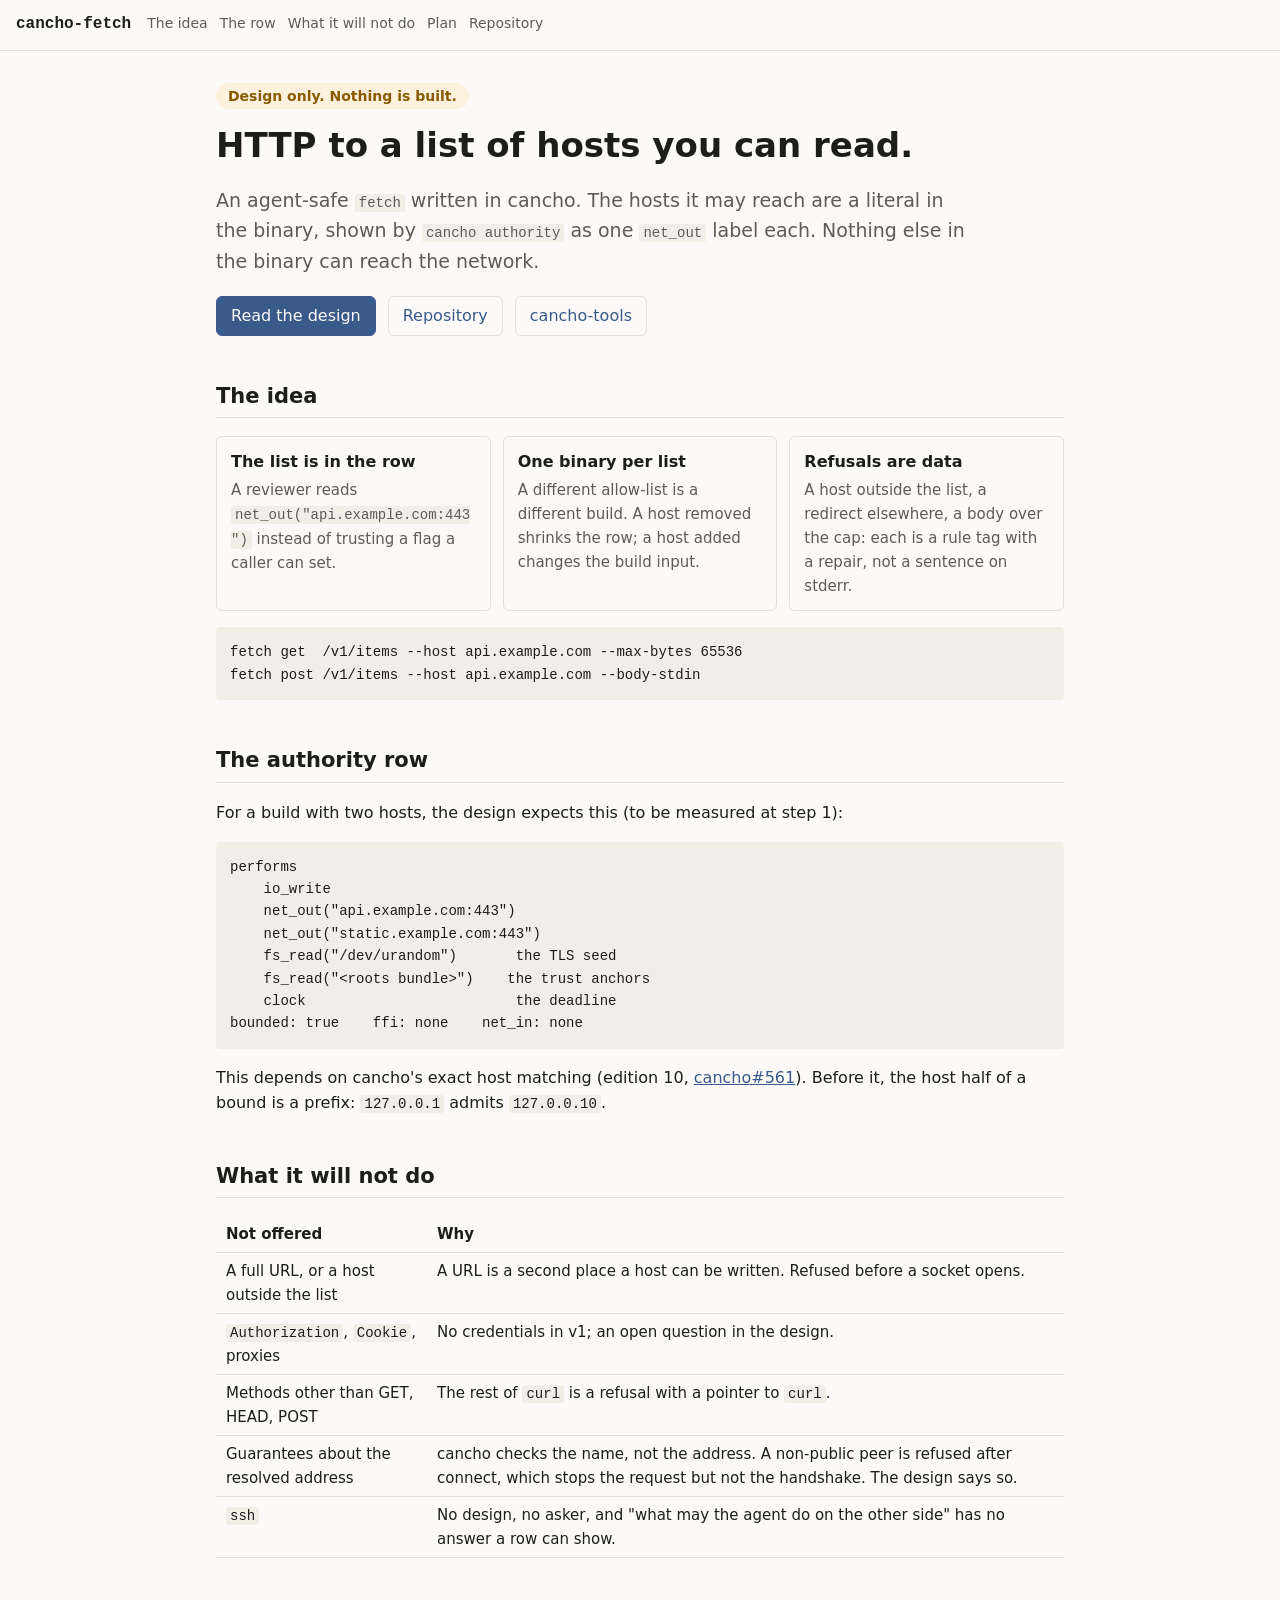
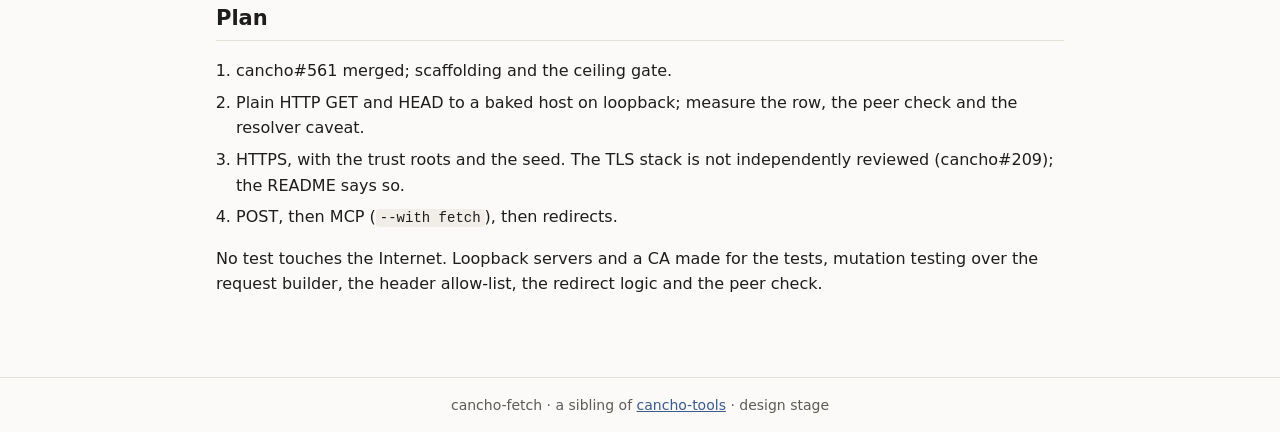
==== site/index.html @ e1976f11 "Start the repository: README, landing page, Pages workflow Co-Authored-By: Claude Sonnet 5.5 <norepl" ====
<!doctype html>
<html lang="en">
<head>
<meta charset="utf-8">
<meta name="viewport" content="width=device-width, initial-scale=1">
<title>cancho-fetch</title>
<meta name="description" content="HTTP to a baked list of hosts, with the list in the binary's authority row.">
<style>
:root {
  --bg: #fbfaf8; --fg: #1d1d1b; --muted: #5d5b56; --rule: #e3e0da;
  --code-bg: #f1eee8; --accent: #3a5a8c; --accent-soft: #e6ecf5; --warn: #8a5a00; --warn-bg: #fbf1dc;
}
@media (prefers-color-scheme: dark) {
  :root:not([data-theme="light"]) {
    --bg: #161615; --fg: #e8e6e1; --muted: #a29f97; --rule: #33322f;
    --code-bg: #22211f; --accent: #8fb0e0; --accent-soft: #1f2a3a; --warn: #e8c070; --warn-bg: #2b2415;
  }
}
:root[data-theme="dark"] {
  --bg: #161615; --fg: #e8e6e1; --muted: #a29f97; --rule: #33322f;
  --code-bg: #22211f; --accent: #8fb0e0; --accent-soft: #1f2a3a; --warn: #e8c070; --warn-bg: #2b2415;
}
* { box-sizing: border-box; }
body { margin: 0; background: var(--bg); color: var(--fg); font: 16px/1.6 system-ui, -apple-system, "Segoe UI", sans-serif; }
header.site { border-bottom: 1px solid var(--rule); padding: 12px 16px; display: flex; flex-wrap: wrap; gap: 4px 16px; align-items: baseline; }
header.site .home { font-weight: 700; font-family: ui-monospace, monospace; }
header.site nav { display: flex; flex-wrap: wrap; gap: 4px 12px; }
header.site nav a { color: var(--muted); text-decoration: none; font-size: 14px; }
header.site nav a:hover { color: var(--accent); }
main { max-width: 880px; margin: 0 auto; padding: 32px 16px 64px; }
h1 { font-size: 34px; line-height: 1.2; margin: 0 0 8px; }
h2 { font-size: 21px; margin-top: 44px; border-bottom: 1px solid var(--rule); padding-bottom: 4px; }
a { color: var(--accent); }
code, pre { font-family: ui-monospace, "SF Mono", Menlo, Consolas, monospace; font-size: 14px; }
code { background: var(--code-bg); padding: 1px 4px; border-radius: 3px; overflow-wrap: anywhere; }
pre { background: var(--code-bg); padding: 14px; overflow-x: auto; border-radius: 4px; }
pre code { background: none; padding: 0; overflow-wrap: normal; }
.lede { font-size: 19px; color: var(--muted); max-width: 40em; }
.status { display: inline-block; background: var(--warn-bg); color: var(--warn); border-radius: 999px; padding: 2px 12px; font-size: 14px; font-weight: 600; margin-bottom: 16px; }
.cols { display: grid; grid-template-columns: repeat(auto-fit, minmax(260px, 1fr)); gap: 12px; margin: 16px 0; }
.card { border: 1px solid var(--rule); border-radius: 6px; padding: 12px 14px; }
.card h3 { margin: 0 0 4px; font-size: 16px; }
.card p { margin: 0; color: var(--muted); font-size: 15px; }
.table-wrap { overflow-x: auto; margin: 16px 0; }
table { border-collapse: collapse; width: 100%; font-size: 15px; }
th, td { border-bottom: 1px solid var(--rule); padding: 6px 10px; text-align: left; vertical-align: top; }
th { font-weight: 600; }
ol.steps { padding-left: 20px; }
ol.steps li { margin: 6px 0; }
.actions { display: flex; flex-wrap: wrap; gap: 8px 12px; margin: 20px 0 0; }
.actions a { border: 1px solid var(--rule); border-radius: 6px; padding: 6px 14px; text-decoration: none; }
.actions a.primary { background: var(--accent); color: var(--bg); border-color: var(--accent); }
footer { color: var(--muted); font-size: 14px; border-top: 1px solid var(--rule); padding: 16px; text-align: center; }
</style>
</head>
<body>
<header class="site">
  <span class="home">cancho-fetch</span>
  <nav>
    <a href="#idea">The idea</a>
    <a href="#row">The row</a>
    <a href="#limits">What it will not do</a>
    <a href="#plan">Plan</a>
    <a href="https://github.com/alpibrusl/cancho-fetch">Repository</a>
  </nav>
</header>
<main>
  <span class="status">Design only. Nothing is built.</span>
  <h1>HTTP to a list of hosts you can read.</h1>
  <p class="lede">An agent-safe <code>fetch</code> written in cancho. The hosts it may reach are a literal in the binary,
  shown by <code>cancho authority</code> as one <code>net_out</code> label each. Nothing else in the binary can reach the network.</p>
  <div class="actions">
    <a class="primary" href="https://github.com/alpibrusl/cancho-fetch/blob/main/docs/design.md">Read the design</a>
    <a href="https://github.com/alpibrusl/cancho-fetch">Repository</a>
    <a href="https://github.com/alpibrusl/cancho-tools">cancho-tools</a>
  </div>

  <h2 id="idea">The idea</h2>
  <div class="cols">
    <div class="card"><h3>The list is in the row</h3><p>A reviewer reads <code>net_out("api.example.com:443")</code> instead of trusting a flag a caller can set.</p></div>
    <div class="card"><h3>One binary per list</h3><p>A different allow-list is a different build. A host removed shrinks the row; a host added changes the build input.</p></div>
    <div class="card"><h3>Refusals are data</h3><p>A host outside the list, a redirect elsewhere, a body over the cap: each is a rule tag with a repair, not a sentence on stderr.</p></div>
  </div>
<pre><code>fetch get  /v1/items --host api.example.com --max-bytes 65536
fetch post /v1/items --host api.example.com --body-stdin</code></pre>

  <h2 id="row">The authority row</h2>
  <p>For a build with two hosts, the design expects this (to be measured at step 1):</p>
<pre><code>performs
    io_write
    net_out("api.example.com:443")
    net_out("static.example.com:443")
    fs_read("/dev/urandom")       the TLS seed
    fs_read("&lt;roots bundle&gt;")    the trust anchors
    clock                         the deadline
bounded: true    ffi: none    net_in: none</code></pre>
  <p>This depends on cancho's exact host matching (edition 10,
  <a href="https://github.com/alpibrusl/cancho/pull/561">cancho#561</a>). Before it, the host half of a bound is a prefix:
  <code>127.0.0.1</code> admits <code>127.0.0.10</code>.</p>

  <h2 id="limits">What it will not do</h2>
  <div class="table-wrap"><table>
    <thead><tr><th>Not offered</th><th>Why</th></tr></thead>
    <tbody>
      <tr><td>A full URL, or a host outside the list</td><td>A URL is a second place a host can be written. Refused before a socket opens.</td></tr>
      <tr><td><code>Authorization</code>, <code>Cookie</code>, proxies</td><td>No credentials in v1; an open question in the design.</td></tr>
      <tr><td>Methods other than GET, HEAD, POST</td><td>The rest of <code>curl</code> is a refusal with a pointer to <code>curl</code>.</td></tr>
      <tr><td>Guarantees about the resolved address</td><td>cancho checks the name, not the address. A non-public peer is refused after connect, which stops the request but not the handshake. The design says so.</td></tr>
      <tr><td><code>ssh</code></td><td>No design, no asker, and "what may the agent do on the other side" has no answer a row can show.</td></tr>
    </tbody>
  </table></div>

  <h2 id="plan">Plan</h2>
  <ol class="steps">
    <li>cancho#561 merged; scaffolding and the ceiling gate.</li>
    <li>Plain HTTP GET and HEAD to a baked host on loopback; measure the row, the peer check and the resolver caveat.</li>
    <li>HTTPS, with the trust roots and the seed. The TLS stack is not independently reviewed (cancho#209); the README says so.</li>
    <li>POST, then MCP (<code>--with fetch</code>), then redirects.</li>
  </ol>
  <p>No test touches the Internet. Loopback servers and a CA made for the tests, mutation testing over the request builder, the header
  allow-list, the redirect logic and the peer check.</p>
</main>
<footer>cancho-fetch &middot; a sibling of <a href="https://github.com/alpibrusl/cancho-tools">cancho-tools</a> &middot; design stage</footer>
</body>
</html>
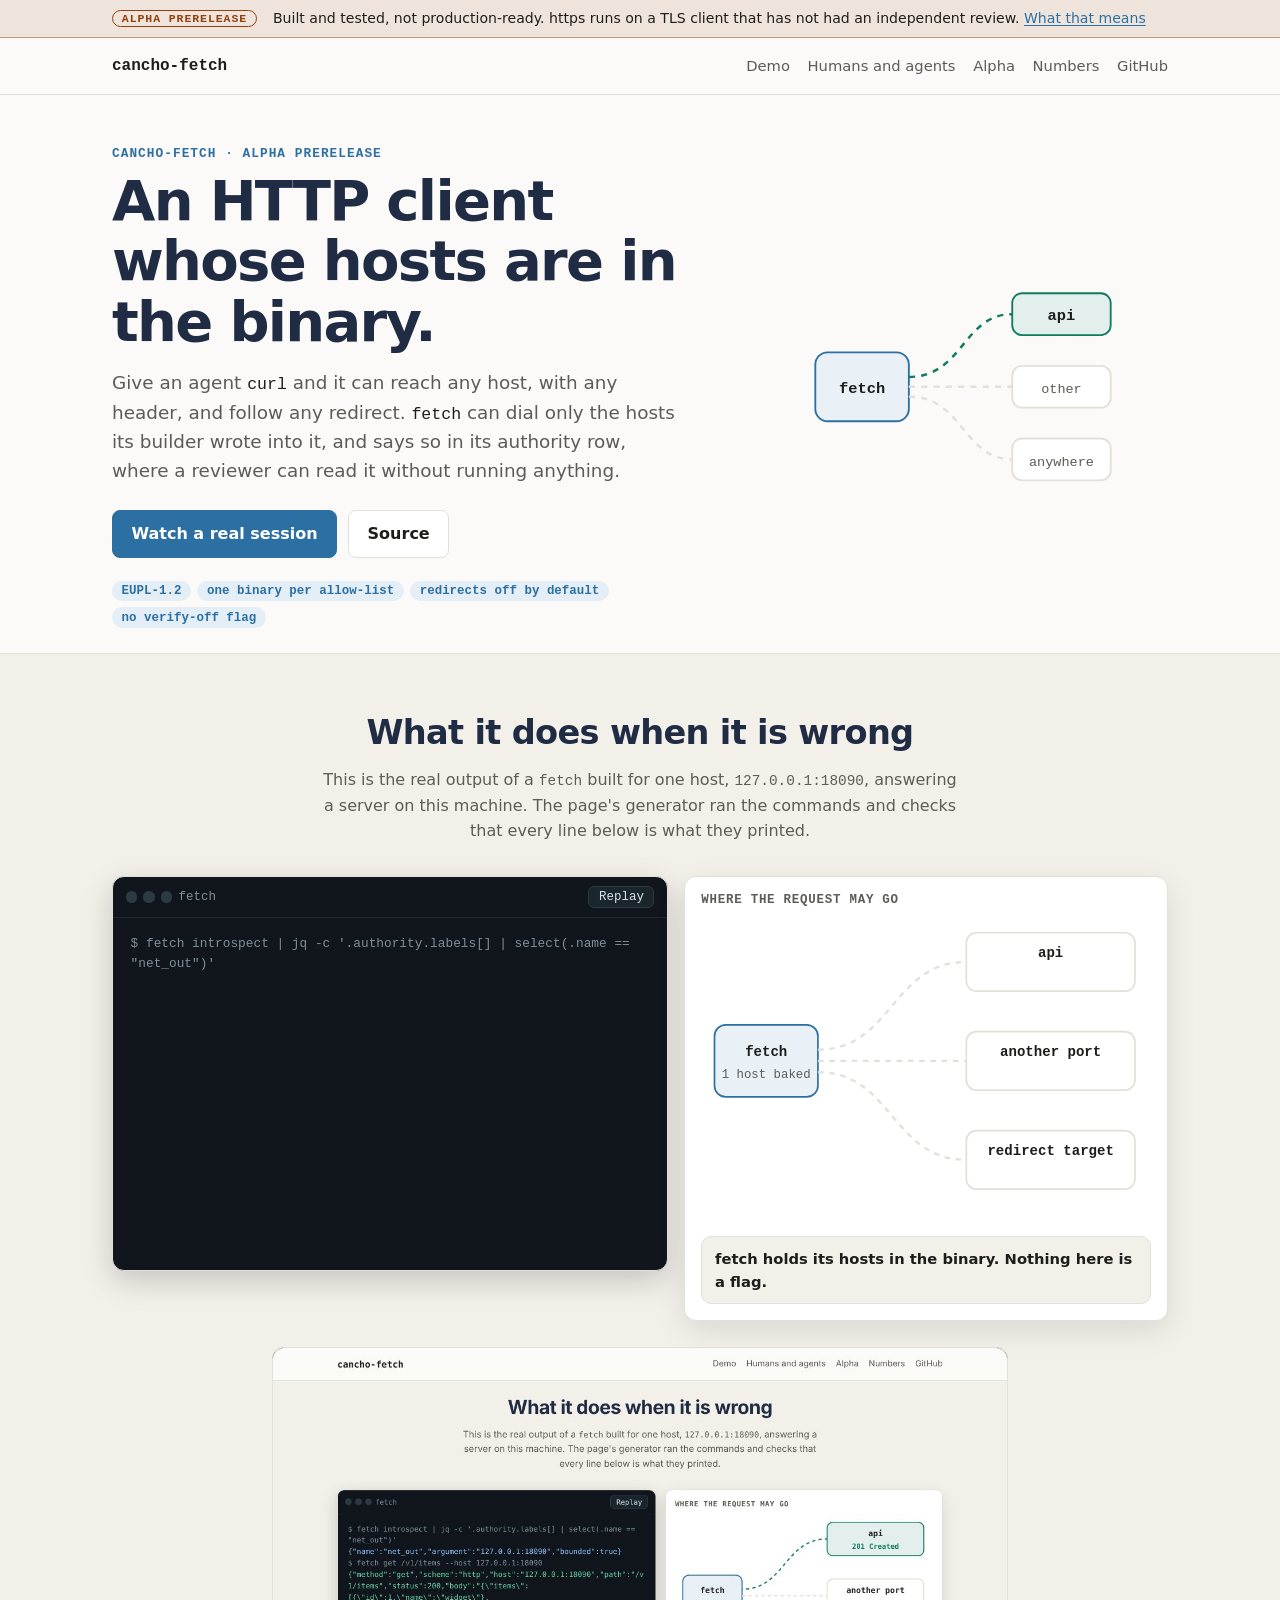
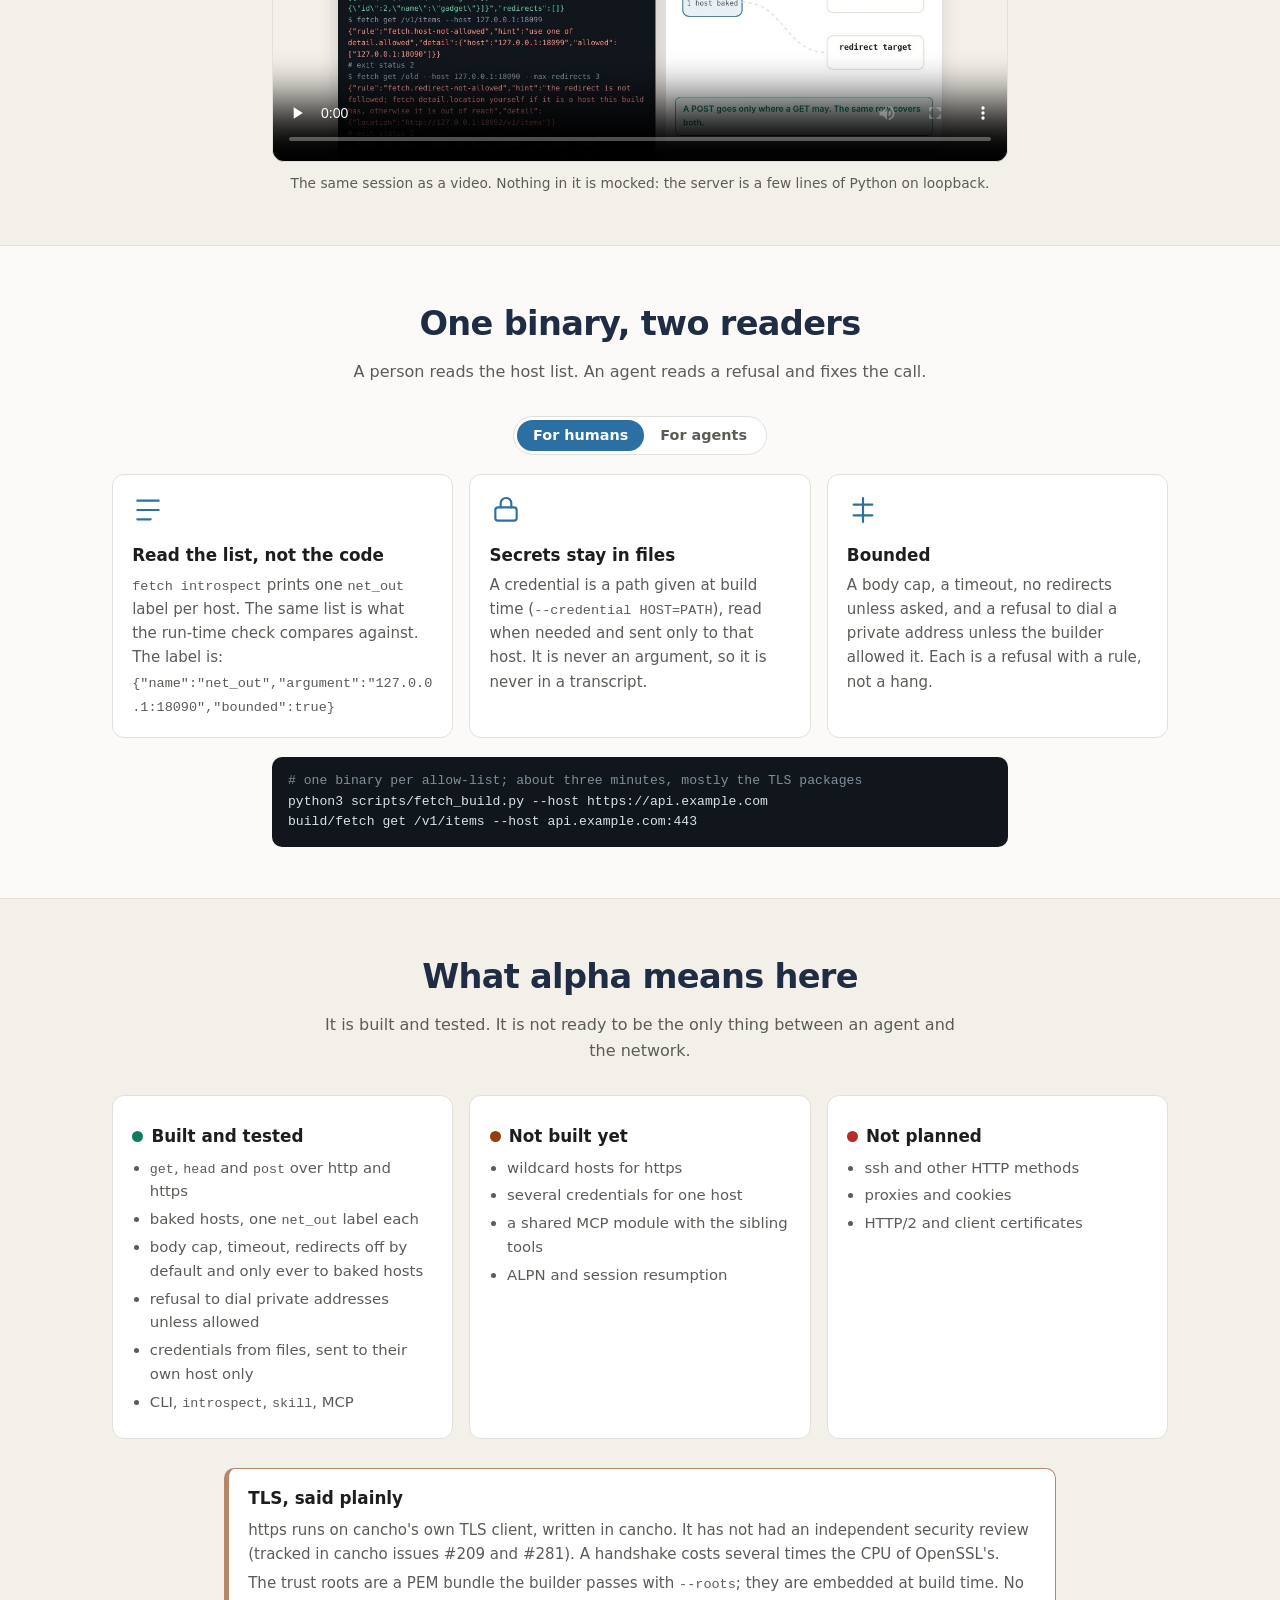
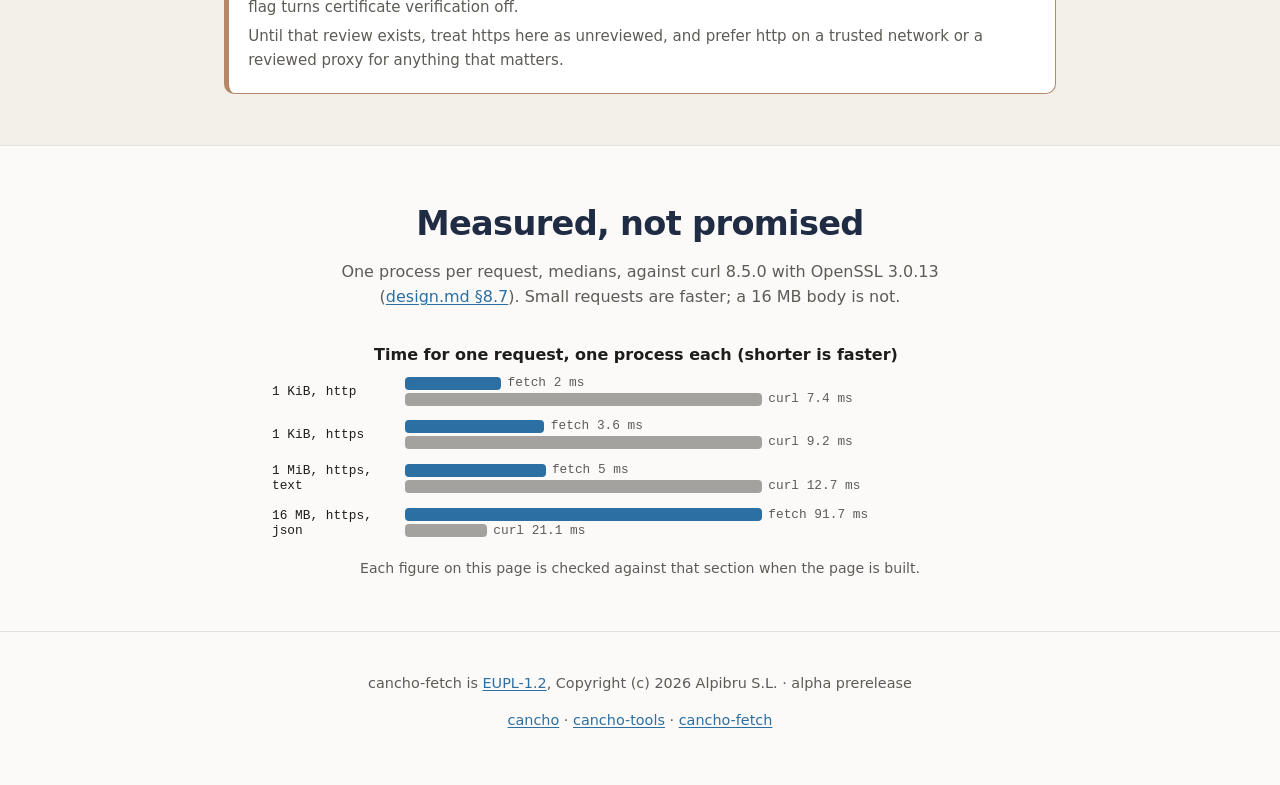
==== commit 440a5e23: "Landing page, EUPL-1.2 licence, alpha prerelease marking, single-host build fix - site/: a landing p" ====
--- a/site/index.html
+++ b/site/index.html
@@ -1,125 +1,174 @@
 <!doctype html>
-<html lang="en">
+<html lang="en" class="nojs">
 <head>
 <meta charset="utf-8">
 <meta name="viewport" content="width=device-width, initial-scale=1">
-<title>cancho-fetch</title>
-<meta name="description" content="HTTP to a baked list of hosts, with the list in the binary's authority row.">
-<style>
-:root {
-  --bg: #fbfaf8; --fg: #1d1d1b; --muted: #5d5b56; --rule: #e3e0da;
-  --code-bg: #f1eee8; --accent: #3a5a8c; --accent-soft: #e6ecf5; --warn: #8a5a00; --warn-bg: #fbf1dc;
-}
-@media (prefers-color-scheme: dark) {
-  :root:not([data-theme="light"]) {
-    --bg: #161615; --fg: #e8e6e1; --muted: #a29f97; --rule: #33322f;
-    --code-bg: #22211f; --accent: #8fb0e0; --accent-soft: #1f2a3a; --warn: #e8c070; --warn-bg: #2b2415;
-  }
-}
-:root[data-theme="dark"] {
-  --bg: #161615; --fg: #e8e6e1; --muted: #a29f97; --rule: #33322f;
-  --code-bg: #22211f; --accent: #8fb0e0; --accent-soft: #1f2a3a; --warn: #e8c070; --warn-bg: #2b2415;
-}
-* { box-sizing: border-box; }
-body { margin: 0; background: var(--bg); color: var(--fg); font: 16px/1.6 system-ui, -apple-system, "Segoe UI", sans-serif; }
-header.site { border-bottom: 1px solid var(--rule); padding: 12px 16px; display: flex; flex-wrap: wrap; gap: 4px 16px; align-items: baseline; }
-header.site .home { font-weight: 700; font-family: ui-monospace, monospace; }
-header.site nav { display: flex; flex-wrap: wrap; gap: 4px 12px; }
-header.site nav a { color: var(--muted); text-decoration: none; font-size: 14px; }
-header.site nav a:hover { color: var(--accent); }
-main { max-width: 880px; margin: 0 auto; padding: 32px 16px 64px; }
-h1 { font-size: 34px; line-height: 1.2; margin: 0 0 8px; }
-h2 { font-size: 21px; margin-top: 44px; border-bottom: 1px solid var(--rule); padding-bottom: 4px; }
-a { color: var(--accent); }
-code, pre { font-family: ui-monospace, "SF Mono", Menlo, Consolas, monospace; font-size: 14px; }
-code { background: var(--code-bg); padding: 1px 4px; border-radius: 3px; overflow-wrap: anywhere; }
-pre { background: var(--code-bg); padding: 14px; overflow-x: auto; border-radius: 4px; }
-pre code { background: none; padding: 0; overflow-wrap: normal; }
-.lede { font-size: 19px; color: var(--muted); max-width: 40em; }
-.status { display: inline-block; background: var(--warn-bg); color: var(--warn); border-radius: 999px; padding: 2px 12px; font-size: 14px; font-weight: 600; margin-bottom: 16px; }
-.cols { display: grid; grid-template-columns: repeat(auto-fit, minmax(260px, 1fr)); gap: 12px; margin: 16px 0; }
-.card { border: 1px solid var(--rule); border-radius: 6px; padding: 12px 14px; }
-.card h3 { margin: 0 0 4px; font-size: 16px; }
-.card p { margin: 0; color: var(--muted); font-size: 15px; }
-.table-wrap { overflow-x: auto; margin: 16px 0; }
-table { border-collapse: collapse; width: 100%; font-size: 15px; }
-th, td { border-bottom: 1px solid var(--rule); padding: 6px 10px; text-align: left; vertical-align: top; }
-th { font-weight: 600; }
-ol.steps { padding-left: 20px; }
-ol.steps li { margin: 6px 0; }
-.actions { display: flex; flex-wrap: wrap; gap: 8px 12px; margin: 20px 0 0; }
-.actions a { border: 1px solid var(--rule); border-radius: 6px; padding: 6px 14px; text-decoration: none; }
-.actions a.primary { background: var(--accent); color: var(--bg); border-color: var(--accent); }
-footer { color: var(--muted); font-size: 14px; border-top: 1px solid var(--rule); padding: 16px; text-align: center; }
-</style>
+<title>cancho-fetch: an HTTP client whose hosts are in the binary</title>
+<meta name="description" content="An agent-safe HTTP(S) client written in cancho. The hosts it may reach are literals in the binary and one net_out label each in its authority row. Alpha prerelease.">
+<link rel="stylesheet" href="landing.css">
 </head>
 <body>
-<header class="site">
-  <span class="home">cancho-fetch</span>
-  <nav>
-    <a href="#idea">The idea</a>
-    <a href="#row">The row</a>
-    <a href="#limits">What it will not do</a>
-    <a href="#plan">Plan</a>
-    <a href="https://github.com/alpibrusl/cancho-fetch">Repository</a>
+<a class="skip" href="#main">Skip to the content</a>
+<div class="alpha" role="note"><div class="wrap"><b>Alpha prerelease</b><span>Built and tested, not production-ready. https runs on a TLS client that has not had an independent review. <a href="#alpha">What that means</a></span></div></div>
+<header class="top"><div class="wrap">
+  <a class="brand" href="#">cancho-fetch</a>
+  <nav aria-label="Sections">
+    <a href="#demo">Demo</a><a href="#audience-section">Humans and agents</a><a class="opt" href="#alpha">Alpha</a><a class="opt" href="#numbers">Numbers</a>
+    <a href="https://github.com/alpibrusl/cancho-fetch">GitHub</a>
   </nav>
-</header>
-<main>
-  <span class="status">Design only. Nothing is built.</span>
-  <h1>HTTP to a list of hosts you can read.</h1>
-  <p class="lede">An agent-safe <code>fetch</code> written in cancho. The hosts it may reach are a literal in the binary,
-  shown by <code>cancho authority</code> as one <code>net_out</code> label each. Nothing else in the binary can reach the network.</p>
-  <div class="actions">
-    <a class="primary" href="https://github.com/alpibrusl/cancho-fetch/blob/main/docs/design.md">Read the design</a>
-    <a href="https://github.com/alpibrusl/cancho-fetch">Repository</a>
-    <a href="https://github.com/alpibrusl/cancho-tools">cancho-tools</a>
+</div></header>
+
+<main id="main">
+<section class="hero"><div class="wrap">
+  <div>
+    <p class="eyebrow">cancho-fetch · alpha prerelease</p>
+    <h1>An HTTP client whose hosts are in the binary.</h1>
+    <p class="sub">Give an agent <code>curl</code> and it can reach any host, with any header, and follow any redirect. <code>fetch</code> can dial only the hosts its builder wrote into it, and says so in its authority row, where a reviewer can read it without running anything.</p>
+    <div class="cta"><a class="btn primary" href="#demo">Watch a real session</a><a class="btn" href="https://github.com/alpibrusl/cancho-fetch">Source</a></div>
+    <div class="pills"><span>EUPL-1.2</span><span>one binary per allow-list</span><span>redirects off by default</span><span>no verify-off flag</span></div>
+  </div>
+  <svg viewBox="0 0 260 180" role="img" aria-label="A request leaves fetch for one host in a list and is refused for another" class="net" style="max-width:20rem;margin:0 auto">
+    <rect class="gate" x="10" y="62" width="76" height="56" rx="10"/><text x="48" y="95" text-anchor="middle">fetch</text>
+    <rect class="node ok" x="170" y="14" width="80" height="34" rx="8"/><text x="210" y="36" text-anchor="middle">api</text>
+    <rect class="node" x="170" y="73" width="80" height="34" rx="8"/><text class="m" x="210" y="95" text-anchor="middle">other</text>
+    <rect class="node" x="170" y="132" width="80" height="34" rx="8"/><text class="m" x="210" y="154" text-anchor="middle">anywhere</text>
+    <path class="edge ok" d="M86 82 C130 82 130 31 170 31"/>
+    <path class="edge" d="M86 90 L170 90"/><path class="edge" d="M86 98 C130 98 130 149 170 149"/>
+  </svg>
+</div></section>
+
+<section id="demo" class="alt"><div class="wrap">
+  <h2>What it does when it is wrong</h2>
+  <p class="lead">This is the real output of a <code>fetch</code> built for one host, <code>127.0.0.1:18090</code>, answering a server on this machine. The page's generator ran the commands and checks that every line below is what they printed.</p>
+  <div class="demo" id="demo-stage">
+    <div class="term" aria-label="A terminal replaying a real fetch session">
+      <div class="bar"><i></i><i></i><i></i><span>fetch</span><button id="replay" type="button">Replay</button></div>
+      <pre id="screen" aria-live="off"></pre>
+    </div>
+    <div class="stage">
+      <h3>Where the request may go</h3>
+      <svg class="net" viewBox="0 0 400 270" role="img" aria-label="fetch and the three places a request tried to go">
+        <rect class="gate" x="12" y="96" width="92" height="64" rx="10"/><text x="58" y="124" text-anchor="middle">fetch</text><text class="m" x="58" y="143" text-anchor="middle">1 host baked</text>
+        <path id="e-api" class="edge" d="M104 118 C170 118 170 40 236 40"/><path id="e-other" class="edge" d="M104 128 L236 128"/><path id="e-evil" class="edge" d="M104 138 C170 138 170 216 236 216"/>
+        <rect id="n-api" class="node" x="236" y="14" width="150" height="52" rx="9"/><text x="311" y="36" text-anchor="middle">api</text><text id="s-api" class="stamp" x="311" y="55" text-anchor="middle"></text>
+        <rect id="n-other" class="node" x="236" y="102" width="150" height="52" rx="9"/><text x="311" y="124" text-anchor="middle">another port</text><text id="s-other" class="stamp" x="311" y="143" text-anchor="middle"></text>
+        <rect id="n-evil" class="node" x="236" y="190" width="150" height="52" rx="9"/><text x="311" y="212" text-anchor="middle">redirect target</text><text id="s-evil" class="stamp" x="311" y="231" text-anchor="middle"></text>
+        <text id="l-api" class="edge-label m" x="150" y="60" text-anchor="middle"></text><text id="l-other" class="edge-label m" x="170" y="120" text-anchor="middle"></text><text id="l-evil" class="edge-label m" x="150" y="200" text-anchor="middle"></text>
+      </svg>
+      <div id="verdict" class="verdict" aria-live="polite"></div>
+    </div>
+  </div>
+  <div class="vid">
+    <video controls preload="none" poster="demo.poster.jpg" aria-label="The same session as a video">
+      <source src="demo.mp4" type="video/mp4"><source src="demo.webm" type="video/webm">
+    </video>
+    <p class="caption">The same session as a video. Nothing in it is mocked: the server is a few lines of Python on loopback.</p>
+  </div>
+</div></section>
+
+<section id="audience-section"><div class="wrap">
+  <h2>One binary, two readers</h2>
+  <p class="lead">A person reads the host list. An agent reads a refusal and fixes the call.</p>
+  <div class="segwrap"><div class="seg" id="audience" role="tablist" aria-label="Audience">
+    <button type="button" role="tab" data-panel="humans" aria-selected="true">For humans</button>
+    <button type="button" role="tab" data-panel="agents" aria-selected="false">For agents</button>
+  </div></div>
+
+  <div id="humans" class="panel on">
+    <div class="cards">
+      <div class="card"><svg class="ic" viewBox="0 0 24 24" aria-hidden="true"><path d="M4 5h16M4 12h16M4 19h10"/></svg><h3>Read the list, not the code</h3><p><code>fetch introspect</code> prints one <code>net_out</code> label per host. The same list is what the run-time check compares against. The label is: <code>{&quot;name&quot;:&quot;net_out&quot;,&quot;argument&quot;:&quot;127.0.0.1:18090&quot;,&quot;bounded&quot;:true}</code></p></div>
+      <div class="card"><svg class="ic" viewBox="0 0 24 24" aria-hidden="true"><rect x="4" y="10" width="16" height="10" rx="2"/><path d="M8 10V7a4 4 0 0 1 8 0v3"/></svg><h3>Secrets stay in files</h3><p>A credential is a path given at build time (<code>--credential HOST=PATH</code>), read when needed and sent only to that host. It is never an argument, so it is never in a transcript.</p></div>
+      <div class="card"><svg class="ic" viewBox="0 0 24 24" aria-hidden="true"><path d="M12 3v18M5 8h14M5 16h14"/></svg><h3>Bounded</h3><p>A body cap, a timeout, no redirects unless asked, and a refusal to dial a private address unless the builder allowed it. Each is a refusal with a rule, not a hang.</p></div>
+    </div>
+    <pre class="code"><span class="d"># one binary per allow-list; about three minutes, mostly the TLS packages</span>
+python3 scripts/fetch_build.py --host https://api.example.com
+build/fetch get /v1/items --host api.example.com:443</pre>
   </div>
 
-  <h2 id="idea">The idea</h2>
-  <div class="cols">
-    <div class="card"><h3>The list is in the row</h3><p>A reviewer reads <code>net_out("api.example.com:443")</code> instead of trusting a flag a caller can set.</p></div>
-    <div class="card"><h3>One binary per list</h3><p>A different allow-list is a different build. A host removed shrinks the row; a host added changes the build input.</p></div>
-    <div class="card"><h3>Refusals are data</h3><p>A host outside the list, a redirect elsewhere, a body over the cap: each is a rule tag with a repair, not a sentence on stderr.</p></div>
+  <div id="agents" class="panel">
+    <div class="diagram"><svg viewBox="0 0 640 130" role="img" aria-label="argv goes into fetch, JSON or a refusal comes out, with an exit status">
+      <rect class="box k" x="10" y="35" width="150" height="60" rx="10"/><text x="85" y="62" text-anchor="middle">argv</text><text class="m" x="85" y="80" text-anchor="middle">get PATH --host H</text>
+      <path class="arrow" d="M160 65 H240"/><path class="head" d="M240 59 L252 65 L240 71Z"/>
+      <rect class="box k" x="252" y="35" width="136" height="60" rx="10"/><text x="320" y="62" text-anchor="middle">fetch</text><text class="m" x="320" y="80" text-anchor="middle">hosts in the row</text>
+      <path class="arrow" d="M388 52 H468"/><path class="head" d="M468 46 L480 52 L468 58Z"/>
+      <path class="arrow r" d="M388 80 H468"/><path class="head r" d="M468 74 L480 80 L468 86Z"/>
+      <rect class="box k" x="480" y="20" width="150" height="40" rx="10"/><text x="555" y="44" text-anchor="middle">data · exit 0</text>
+      <rect class="box r" x="480" y="70" width="150" height="40" rx="10"/><text x="555" y="94" text-anchor="middle">error · exit 2, 8</text>
+    </svg></div>
+    <div class="twocol">
+      <div>
+        <p style="margin-top:0">Every answer is one JSON object on stdout. A refusal names a <code>rule</code>, says what is allowed and says how to repair the call. This one is the real thing, from the demo above:</p>
+        <pre class="code" style="margin-top:.6rem;white-space:pre-wrap;overflow-wrap:anywhere">{
+  &quot;ok&quot;: false,
+  &quot;command&quot;: &quot;fetch&quot;,
+  &quot;error&quot;: {
+    &quot;code&quot;: &quot;INVALID_ARGS&quot;,
+    &quot;rule&quot;: &quot;fetch.host-not-allowed&quot;,
+    &quot;message&quot;: &quot;--host names no host this build was given, or more than one&quot;,
+    &quot;hint&quot;: &quot;use one of detail.allowed&quot;,
+    &quot;repair&quot;: null,
+    &quot;detail&quot;: {
+      &quot;host&quot;: &quot;127.0.0.1:18099&quot;,
+      &quot;allowed&quot;: [
+        &quot;127.0.0.1:18090&quot;
+      ]
+    }
+  }
+}</pre>
+        <p class="fine" style="text-align:left;margin-left:0">Discover the rest without reading a manual: <code>fetch introspect</code> (commands, rules, the authority row), <code>fetch skill</code> (a skill file for the agent) and an MCP server mode. Exit status: 0 answered, 2 refused, 8 a body over the cap.</p>
+      </div>
+      <div class="promptbox"><div class="pbar"><span>Prompt for your agent</span><button id="copyprompt" type="button">Copy</button></div><pre id="agentprompt">Try cancho-fetch against a server on this machine and tell me what you see. Work in a new empty directory, never use sudo, and report honestly: do not retry a failing command in a loop and do not hide a failure.
+
+1. Check that git, python3, cargo (Rust) and clang exist. If one is missing, stop and tell me which; do not install system packages yourself.
+2. Get the sources and the compiler they pin:
+   git clone https://github.com/alpibrusl/cancho
+   git clone https://github.com/alpibrusl/cancho-fetch &amp;&amp; cd cancho-fetch
+   REV=$(sed -n &#x27;s/^cancho *= *&quot;\([0-9a-f]*\)&quot;.*/\1/p&#x27; cancho.toml)
+   (cd ../cancho &amp;&amp; git fetch -q origin &amp;&amp; git checkout &quot;$REV&quot; &amp;&amp; cargo build --release -p cancho)
+   export PATH=$PWD/../cancho/target/release:$PATH
+3. In another shell, serve a directory with one file, items.json, on 127.0.0.1:18090:
+   mkdir -p /tmp/api &amp;&amp; echo &#x27;{&quot;items&quot;:[1,2]}&#x27; &gt; /tmp/api/items.json &amp;&amp; python3 -m http.server 18090 --bind 127.0.0.1 --directory /tmp/api
+4. Build a fetch for that one host (about three minutes: most of it is compiling the TLS packages):
+   python3 scripts/fetch_build.py --host http://127.0.0.1:18090 --allow-private
+5. Run, and note the exit status and `rule` (or `data.status`) of each:
+   build/fetch get /items.json --host 127.0.0.1:18090            # expect status 200
+   build/fetch get /items.json --host 127.0.0.1:18099            # expect fetch.host-not-allowed, exit 2
+   build/fetch introspect | jq -c &#x27;.authority.labels[] | select(.name == &quot;net_out&quot;)&#x27;   # the only host in the row
+6. Tell me the three results, what the build printed if it failed, and anything that surprised you.
+Docs: README.md, docs/design.md.</pre></div>
+    </div>
   </div>
-<pre><code>fetch get  /v1/items --host api.example.com --max-bytes 65536
-fetch post /v1/items --host api.example.com --body-stdin</code></pre>
+</div></section>
 
-  <h2 id="row">The authority row</h2>
-  <p>For a build with two hosts, the design expects this (to be measured at step 1):</p>
-<pre><code>performs
-    io_write
-    net_out("api.example.com:443")
-    net_out("static.example.com:443")
-    fs_read("/dev/urandom")       the TLS seed
-    fs_read("&lt;roots bundle&gt;")    the trust anchors
-    clock                         the deadline
-bounded: true    ffi: none    net_in: none</code></pre>
-  <p>This depends on cancho's exact host matching (edition 10,
-  <a href="https://github.com/alpibrusl/cancho/pull/561">cancho#561</a>). Before it, the host half of a bound is a prefix:
-  <code>127.0.0.1</code> admits <code>127.0.0.10</code>.</p>
+<section id="alpha" class="alt"><div class="wrap">
+  <h2>What alpha means here</h2>
+  <p class="lead">It is built and tested. It is not ready to be the only thing between an agent and the network.</p>
+  <div class="three">
+    <div class="card"><h3><span class="dotk"></span>Built and tested</h3><ul><li><code>get</code>, <code>head</code> and <code>post</code> over http and https</li><li>baked hosts, one <code>net_out</code> label each</li><li>body cap, timeout, redirects off by default and only ever to baked hosts</li><li>refusal to dial private addresses unless allowed</li><li>credentials from files, sent to their own host only</li><li>CLI, <code>introspect</code>, <code>skill</code>, MCP</li></ul></div>
+    <div class="card"><h3><span class="dotk w"></span>Not built yet</h3><ul><li>wildcard hosts for https</li><li>several credentials for one host</li><li>a shared MCP module with the sibling tools</li><li>ALPN and session resumption</li></ul></div>
+    <div class="card"><h3><span class="dotk x"></span>Not planned</h3><ul><li>ssh and other HTTP methods</li><li>proxies and cookies</li><li>HTTP/2 and client certificates</li></ul></div>
+  </div>
+  <div class="callout">
+    <h3>TLS, said plainly</h3>
+    <p>https runs on cancho's own TLS client, written in cancho. It has not had an independent security review (tracked in cancho issues #209 and #281). A handshake costs several times the CPU of OpenSSL's.</p>
+    <p>The trust roots are a PEM bundle the builder passes with <code>--roots</code>; they are embedded at build time. No flag turns certificate verification off.</p>
+    <p>Until that review exists, treat https here as unreviewed, and prefer http on a trusted network or a reviewed proxy for anything that matters.</p>
+  </div>
+</div></section>
 
-  <h2 id="limits">What it will not do</h2>
-  <div class="table-wrap"><table>
-    <thead><tr><th>Not offered</th><th>Why</th></tr></thead>
-    <tbody>
-      <tr><td>A full URL, or a host outside the list</td><td>A URL is a second place a host can be written. Refused before a socket opens.</td></tr>
-      <tr><td><code>Authorization</code>, <code>Cookie</code>, proxies</td><td>No credentials in v1; an open question in the design.</td></tr>
-      <tr><td>Methods other than GET, HEAD, POST</td><td>The rest of <code>curl</code> is a refusal with a pointer to <code>curl</code>.</td></tr>
-      <tr><td>Guarantees about the resolved address</td><td>cancho checks the name, not the address. A non-public peer is refused after connect, which stops the request but not the handshake. The design says so.</td></tr>
-      <tr><td><code>ssh</code></td><td>No design, no asker, and "what may the agent do on the other side" has no answer a row can show.</td></tr>
-    </tbody>
-  </table></div>
+<section id="numbers"><div class="wrap">
+  <h2>Measured, not promised</h2>
+  <p class="lead">One process per request, medians, against curl 8.5.0 with OpenSSL 3.0.13 (<a href="https://github.com/alpibrusl/cancho-fetch/blob/main/docs/design.md">design.md §8.7</a>). Small requests are faster; a 16 MB body is not.</p>
+  <div class="bars reveal"><h3>Time for one request, one process each (shorter is faster)</h3><div class="brow"><span>1 KiB, http</span><div class="tr"><div class="bar1" style="--w:27.0%"><span>fetch 2 ms</span></div><div class="bar1 inc" style="--w:100.0%"><span>curl 7.4 ms</span></div></div></div><div class="brow"><span>1 KiB, https</span><div class="tr"><div class="bar1" style="--w:39.1%"><span>fetch 3.6 ms</span></div><div class="bar1 inc" style="--w:100.0%"><span>curl 9.2 ms</span></div></div></div><div class="brow"><span>1 MiB, https, text</span><div class="tr"><div class="bar1" style="--w:39.4%"><span>fetch 5 ms</span></div><div class="bar1 inc" style="--w:100.0%"><span>curl 12.7 ms</span></div></div></div><div class="brow"><span>16 MB, https, json</span><div class="tr"><div class="bar1" style="--w:100.0%"><span>fetch 91.7 ms</span></div><div class="bar1 inc" style="--w:23.0%"><span>curl 21.1 ms</span></div></div></div></div>
+  <p class="fine">Each figure on this page is checked against that section when the page is built.</p>
+</div></section>
+</main>
 
-  <h2 id="plan">Plan</h2>
-  <ol class="steps">
-    <li>cancho#561 merged; scaffolding and the ceiling gate.</li>
-    <li>Plain HTTP GET and HEAD to a baked host on loopback; measure the row, the peer check and the resolver caveat.</li>
-    <li>HTTPS, with the trust roots and the seed. The TLS stack is not independently reviewed (cancho#209); the README says so.</li>
-    <li>POST, then MCP (<code>--with fetch</code>), then redirects.</li>
-  </ol>
-  <p>No test touches the Internet. Loopback servers and a CA made for the tests, mutation testing over the request builder, the header
-  allow-list, the redirect logic and the peer check.</p>
-</main>
-<footer>cancho-fetch &middot; a sibling of <a href="https://github.com/alpibrusl/cancho-tools">cancho-tools</a> &middot; design stage</footer>
+<footer><div class="wrap">
+  <p>cancho-fetch is <a href="https://github.com/alpibrusl/cancho-fetch/blob/main/LICENSE">EUPL-1.2</a>, Copyright (c) 2026 Alpibru S.L. · alpha prerelease</p>
+  <p><a href="https://github.com/alpibrusl/cancho">cancho</a> · <a href="https://github.com/alpibrusl/cancho-tools">cancho-tools</a> · <a href="https://github.com/alpibrusl/cancho-fetch">cancho-fetch</a></p>
+</div></footer>
+<script src="demo.js"></script>
+<script src="landing.js"></script>
 </body>
 </html>
--- a/site/landing.css
+++ b/site/landing.css
@@ -0,0 +1,184 @@
+:root {
+  --bg: #fbfaf8; --fg: #1d1d1b; --muted: #5d5b56; --line: #e3e0da; --surface: #ffffff; --soft: #f3f0ea;
+  --accent: #2c6fa3; --accent-fg: #ffffff; --accent-soft: #e4eef7; --navy: #1f2c44;
+  --good: #0f7b5f; --bad: #b42d27; --warn: #92400e;
+  --term-bg: #10161c; --term-fg: #d8e2e8; --term-dim: #7f9099; --term-good: #5fd3a6; --term-bad: #ff8a80; --term-acc: #8ec0ff; --term-warn: #f3c77a;
+  --font: system-ui, -apple-system, "Segoe UI", Roboto, "Helvetica Neue", Arial, sans-serif;
+  --mono: ui-monospace, SFMono-Regular, Menlo, Consolas, monospace;
+}
+@media (prefers-color-scheme: dark) {
+  :root { --bg: #121315; --fg: #e8e6e1; --muted: #a6a39b; --line: #2b2c2f; --surface: #1a1b1e; --soft: #17181b;
+    --accent: #8fb9e0; --accent-fg: #0b1626; --accent-soft: #1c2736; --navy: #cfe0f2;
+    --good: #4fd1a5; --bad: #ff7b73; --warn: #f3c77a; --term-bg: #0b1014; }
+}
+* { box-sizing: border-box; }
+html { scroll-behavior: smooth; -webkit-text-size-adjust: 100%; scroll-padding-top: 4.2rem; }
+body { margin: 0; background: var(--bg); color: var(--fg); font: 1rem/1.6 var(--font); }
+a { color: var(--accent); text-underline-offset: .15em; }
+code { font: .9em var(--mono); }
+.wrap { width: 100%; max-width: 68rem; margin: 0 auto; padding: 0 16px; }
+.skip { position: absolute; left: -999px; top: 0; background: var(--accent); color: var(--accent-fg); padding: .5rem .8rem; z-index: 10; }
+.skip:focus { left: 8px; top: 8px; }
+
+header.top { position: sticky; top: 0; z-index: 5; background: color-mix(in srgb, var(--bg) 88%, transparent); backdrop-filter: blur(8px); border-bottom: 1px solid var(--line); }
+header.top .wrap { display: flex; align-items: center; gap: 1.2rem; height: 3.5rem; }
+.brand { display: inline-flex; align-items: center; gap: .5rem; font: 700 1rem var(--mono); color: var(--fg); text-decoration: none; }
+.brand img { border-radius: 6px; }
+header.top nav { display: flex; gap: 1.1rem; margin-left: auto; align-items: center; }
+header.top nav a { color: var(--muted); text-decoration: none; font-size: .92rem; }
+header.top nav a:hover { color: var(--fg); }
+@media (max-width: 46rem) { header.top nav a.opt { display: none; } }
+
+.hero { padding: 3.2rem 0 1.6rem; }
+.hero .wrap { display: grid; gap: 2rem; align-items: center; }
+@media (min-width: 52rem) { .hero .wrap { grid-template-columns: 1.5fr 1fr; } }
+.eyebrow { font: 600 .8rem var(--mono); color: var(--accent); letter-spacing: .08em; text-transform: uppercase; margin: 0 0 .6rem; }
+.hero h1 { font-size: clamp(2.1rem, 5.6vw, 3.5rem); line-height: 1.08; margin: 0 0 1rem; letter-spacing: -.03em; color: var(--navy); }
+.hero .sub { font-size: 1.15rem; color: var(--muted); max-width: 36rem; margin: 0 0 1.5rem; }
+.hero .sub code { color: var(--fg); }
+.cta { display: flex; gap: .7rem; flex-wrap: wrap; }
+.btn { display: inline-block; padding: .65rem 1.15rem; border-radius: 8px; font-weight: 600; text-decoration: none; border: 1px solid var(--line); color: var(--fg); background: var(--surface); }
+.btn:hover { border-color: var(--accent); }
+.btn.primary { background: var(--accent); color: var(--accent-fg); border-color: var(--accent); }
+.hero figure { margin: 0; text-align: center; }
+.hero figure img { max-width: min(16rem, 70vw); height: auto; filter: drop-shadow(0 12px 24px rgba(0,0,0,.14)); }
+.pills { display: flex; gap: .4rem; flex-wrap: wrap; margin-top: 1.4rem; }
+.pills span { font: 600 .78rem var(--mono); padding: .2rem .6rem; border-radius: 999px; background: var(--accent-soft); color: var(--accent); }
+
+section { padding: 3.2rem 0; }
+section.alt { background: var(--soft); border-top: 1px solid var(--line); border-bottom: 1px solid var(--line); }
+h2 { font-size: clamp(1.5rem, 3.4vw, 2.1rem); margin: 0 0 .5rem; letter-spacing: -.02em; color: var(--navy); text-align: center; }
+.lead { text-align: center; color: var(--muted); max-width: 40rem; margin: 0 auto 2rem; }
+.fine { max-width: 46rem; margin: 1.2rem auto 0; color: var(--muted); font-size: .88rem; text-align: center; }
+
+/* the demo */
+.seg { display: inline-flex; padding: 3px; border: 1px solid var(--line); border-radius: 999px; background: var(--surface); margin: 0 auto 1.2rem; }
+.seg button { font: 600 .9rem var(--font); border: 0; background: transparent; color: var(--muted); padding: .45rem 1rem; border-radius: 999px; cursor: pointer; }
+.seg button[aria-selected="true"] { background: var(--accent); color: var(--accent-fg); }
+.segwrap { text-align: center; }
+.demo { display: grid; gap: 1rem; max-width: 66rem; margin: 0 auto; align-items: start; }
+@media (min-width: 58rem) { .demo { grid-template-columns: 1.15fr 1fr; } }
+.term { background: var(--term-bg); color: var(--term-fg); border-radius: 12px; border: 1px solid var(--line); box-shadow: 0 10px 30px rgba(0,0,0,.18); overflow: hidden; min-width: 0; }
+.term .bar { display: flex; align-items: center; gap: .4rem; padding: .55rem .8rem; border-bottom: 1px solid #1f2a30; font: .78rem var(--mono); color: var(--term-dim); }
+.term .bar i { width: .7rem; height: .7rem; border-radius: 50%; background: #2c3a41; display: inline-block; }
+.term .bar button { margin-left: auto; font: .78rem var(--mono); color: var(--term-fg); background: #1b262c; border: 1px solid #2c3a41; border-radius: 6px; padding: .2rem .6rem; cursor: pointer; }
+.term pre { margin: 0; padding: 1rem 1.1rem; min-height: 22rem; overflow-x: auto; font: .8rem/1.55 var(--mono); white-space: pre-wrap; overflow-wrap: anywhere; }
+.term .g { color: var(--term-good); } .term .b { color: var(--term-bad); } .term .d { color: var(--term-dim); } .term .a { color: var(--term-acc); } .term .w { color: var(--term-warn); }
+.stage { background: var(--surface); border: 1px solid var(--line); border-radius: 12px; box-shadow: 0 10px 30px rgba(0,0,0,.1); padding: 1rem; min-height: 27rem; min-width: 0; }
+.stage h3 { margin: 0 0 .6rem; font: 600 .78rem var(--mono); color: var(--muted); text-transform: uppercase; letter-spacing: .06em; }
+.file { border: 1px solid var(--line); border-radius: 10px; background: var(--soft); padding: .6rem .8rem; font: .85rem/1.7 var(--mono); min-height: 7.2rem; }
+.file .fn { color: var(--muted); font-size: .75rem; display: block; border-bottom: 1px dashed var(--line); margin-bottom: .3rem; padding-bottom: .2rem; }
+.file .ln { display: block; padding: 0 .3rem; border-radius: 4px; animation: pop .35s ease-out; }
+.file .ln.a { background: color-mix(in srgb, var(--accent) 16%, transparent); }
+.file .ln.b { background: color-mix(in srgb, var(--good) 16%, transparent); }
+.file .ln.gone { background: color-mix(in srgb, var(--bad) 14%, transparent); color: var(--bad); text-decoration: line-through; }
+@keyframes pop { from { opacity: 0; transform: translateY(-4px); } to { opacity: 1; transform: none; } }
+.lanes { display: grid; grid-template-columns: 1fr 1fr; gap: .8rem; margin-top: 1rem; }
+.lane { border: 1px solid var(--line); border-radius: 10px; padding: .6rem .7rem; min-height: 8.6rem; background: var(--surface); }
+.lane b { display: block; font: 700 .85rem var(--mono); margin-bottom: .4rem; }
+.lane.a b { color: var(--accent); } .lane.b b { color: var(--good); }
+.ev { display: block; font: .76rem/1.35 var(--mono); padding: .25rem .4rem; margin: .25rem 0; border-radius: 6px; background: var(--soft); border: 1px solid var(--line); animation: pop .35s ease-out; overflow-wrap: anywhere; }
+.ev.ok { border-color: var(--good); color: var(--good); }
+.ev.bad { border-color: var(--bad); color: var(--bad); font-weight: 600; }
+.verdict { margin-top: 1rem; padding: .6rem .8rem; border-radius: 10px; font-weight: 600; font-size: .92rem; border: 1px solid var(--line); background: var(--soft); min-height: 3rem; }
+.verdict.bad { border-color: var(--bad); color: var(--bad); background: color-mix(in srgb, var(--bad) 8%, var(--surface)); }
+.verdict.ok { border-color: var(--good); color: var(--good); background: color-mix(in srgb, var(--good) 8%, var(--surface)); }
+.vid { max-width: 46rem; margin: 1.6rem auto 0; }
+.vid video { width: 100%; height: auto; display: block; border-radius: 12px; border: 1px solid var(--line); background: var(--term-bg); }
+.caption { text-align: center; color: var(--muted); font-size: .86rem; margin: .6rem auto 0; max-width: 46rem; }
+
+/* humans and agents */
+.panel { display: none; }
+.panel.on { display: block; }
+.nojs .panel { display: block; margin-bottom: 3rem; }
+.nojs .segwrap { display: none; }
+.cards { display: grid; grid-template-columns: repeat(auto-fit, minmax(15rem, 1fr)); gap: 1rem; }
+.card { background: var(--surface); border: 1px solid var(--line); border-radius: 12px; padding: 1.2rem; }
+.card h3 { margin: .5rem 0 .3rem; font-size: 1.05rem; }
+.card p { margin: 0; color: var(--muted); font-size: .94rem; }
+.card svg.ic { width: 2rem; height: 2rem; stroke: var(--accent); fill: none; stroke-width: 1.6; stroke-linecap: round; stroke-linejoin: round; }
+pre.code { background: var(--term-bg); color: var(--term-fg); border-radius: 10px; padding: .9rem 1rem; overflow-x: auto; font: .82rem/1.55 var(--mono); max-width: 46rem; margin: 1.2rem auto 0; }
+pre.code .d { color: var(--term-dim); } pre.code .g { color: var(--term-good); } pre.code .b { color: var(--term-bad); } pre.code .a { color: var(--term-acc); }
+.diagram { max-width: 52rem; margin: 0 auto 1.4rem; }
+.diagram svg { width: 100%; height: auto; display: block; }
+.diagram text { font: 600 13px var(--mono); fill: var(--fg); }
+.diagram text.m { font-weight: 400; fill: var(--muted); font-size: 11.5px; }
+.diagram .box { fill: var(--surface); stroke: var(--line); stroke-width: 1.5; }
+.diagram .box.k { stroke: var(--accent); }
+.diagram .box.r { stroke: var(--bad); }
+.diagram .arrow { stroke: var(--accent); stroke-width: 2; fill: none; stroke-dasharray: 6 5; animation: flow 1.2s linear infinite; }
+.diagram .arrow.r { stroke: var(--bad); }
+.diagram .head { fill: var(--accent); } .diagram .head.r { fill: var(--bad); }
+@keyframes flow { to { stroke-dashoffset: -22; } }
+.twocol { display: grid; gap: 1.2rem; max-width: 66rem; margin: 1.6rem auto 0; align-items: start; }
+@media (min-width: 58rem) { .twocol { grid-template-columns: 1fr 1fr; } }
+.promptbox { border: 1px solid var(--line); border-radius: 12px; overflow: hidden; background: var(--surface); min-width: 0; }
+.pbar { display: flex; justify-content: space-between; align-items: center; padding: .45rem .8rem; border-bottom: 1px solid var(--line); background: var(--soft); font: .8rem var(--mono); color: var(--muted); }
+.pbar button { font: 600 .8rem var(--font); padding: .25rem .7rem; border-radius: 6px; border: 1px solid var(--accent); background: var(--accent); color: var(--accent-fg); cursor: pointer; }
+.promptbox pre { margin: 0; padding: 1rem; max-height: 22rem; overflow: auto; font: .78rem/1.55 var(--mono); white-space: pre-wrap; overflow-wrap: anywhere; }
+
+/* alpha */
+.alpha { background: color-mix(in srgb, var(--warn) 12%, var(--bg)); border-bottom: 1px solid color-mix(in srgb, var(--warn) 45%, var(--line)); color: var(--fg); font-size: .88rem; }
+.alpha .wrap { display: flex; gap: .6rem 1rem; align-items: center; flex-wrap: wrap; padding-top: .45rem; padding-bottom: .45rem; }
+.alpha b { font: 700 .72rem var(--mono); letter-spacing: .08em; text-transform: uppercase; color: var(--warn); border: 1px solid var(--warn); border-radius: 999px; padding: .05rem .55rem; white-space: nowrap; }
+.callout { max-width: 52rem; margin: 1.8rem auto 0; border: 1px solid color-mix(in srgb, var(--warn) 55%, var(--line)); border-left-width: 5px; border-radius: 10px; background: var(--surface); padding: 1rem 1.2rem; }
+.callout h3 { margin: 0 0 .4rem; font-size: 1.05rem; }
+.callout p { margin: .3rem 0; color: var(--muted); font-size: .94rem; }
+.three { display: grid; grid-template-columns: repeat(auto-fit, minmax(16rem, 1fr)); gap: 1rem; }
+.three ul { margin: .4rem 0 0; padding-left: 1.1rem; color: var(--muted); font-size: .93rem; }
+.three li { margin: .25rem 0; }
+.three .card h3 { display: flex; gap: .5rem; align-items: center; }
+.dotk { width: .7rem; height: .7rem; border-radius: 50%; display: inline-block; background: var(--good); }
+.dotk.w { background: var(--warn); } .dotk.x { background: var(--bad); }
+/* the diagram of the demo */
+.net { width: 100%; height: auto; display: block; }
+.net text { font: 600 12.5px var(--mono); fill: var(--fg); }
+.net text.m { font-weight: 400; fill: var(--muted); font-size: 11px; }
+.net .node { fill: var(--surface); stroke: var(--line); stroke-width: 1.5; transition: stroke .3s, fill .3s; }
+.net .edge { stroke: var(--line); stroke-width: 2; fill: none; stroke-dasharray: 5 5; transition: stroke .3s; }
+.net .gate { fill: color-mix(in srgb, var(--accent) 10%, var(--surface)); stroke: var(--accent); stroke-width: 1.5; }
+.net .node.ok, .net .edge.ok { stroke: var(--good); }
+.net .node.ok { fill: color-mix(in srgb, var(--good) 12%, var(--surface)); }
+.net .node.bad, .net .edge.bad { stroke: var(--bad); }
+.net .node.bad { fill: color-mix(in srgb, var(--bad) 10%, var(--surface)); }
+.net .edge.ok, .net .edge.bad { animation: flow 1.2s linear infinite; }
+.net .stamp { font: 700 11px var(--mono); }
+.net .stamp.ok { fill: var(--good); } .net .stamp.bad { fill: var(--bad); }
+.net .stamp, .net .edge-label { opacity: 0; transition: opacity .3s; } .net .stamp.show, .net .edge-label.show { opacity: 1; }
+/* tools */
+.tools { display: grid; grid-template-columns: repeat(auto-fill, minmax(min(100%, 15.5rem), 1fr)); gap: 1rem; }
+.tool { display: flex; flex-direction: column; gap: .35rem; background: var(--surface); border: 1px solid var(--line); border-radius: 12px; padding: 1rem 1.1rem; text-decoration: none; color: inherit; transition: transform .15s, border-color .15s, box-shadow .15s; }
+.tool:hover, .tool:focus-visible { transform: translateY(-2px); border-color: var(--accent); box-shadow: 0 8px 20px rgba(0,0,0,.08); outline: none; }
+.tool b { font: 700 1.1rem var(--mono); color: var(--navy); }
+.tool .vs { font: .78rem var(--mono); color: var(--muted); }
+.tool p { margin: 0; font-size: .92rem; color: var(--fg); }
+.tool .tags { display: flex; flex-wrap: wrap; gap: .3rem; margin-top: auto; padding-top: .4rem; }
+.tag { font: 600 .68rem var(--mono); padding: .1rem .5rem; border-radius: 999px; border: 1px solid var(--line); color: var(--muted); }
+.tag.w { border-color: var(--warn); color: var(--warn); } .tag.x { border-color: var(--bad); color: var(--bad); } .tag.r { border-color: var(--good); color: var(--good); }
+.tool.opt { border-style: dashed; }
+
+/* numbers and bars */
+.nums { display: grid; grid-template-columns: repeat(auto-fit, minmax(11rem, 1fr)); gap: 1rem; text-align: center; max-width: 60rem; margin: 0 auto 2.4rem; }
+.num b { display: block; font-size: 2.4rem; letter-spacing: -.03em; color: var(--accent); }
+.num span { color: var(--muted); font-size: .9rem; }
+.bars { max-width: 46rem; margin: 0 auto; display: grid; gap: .9rem; overflow: hidden; padding-right: .5rem; }
+.bars h3 { margin: 0 0 -.3rem; font-size: 1rem; text-align: center; }
+.brow { display: grid; grid-template-columns: 7.5rem 1fr; gap: .8rem; align-items: center; font: .8rem var(--mono); }
+.brow .tr { display: grid; gap: .2rem; }
+.bar1 { height: .8rem; border-radius: 4px; background: var(--accent); width: 0; transition: width .9s cubic-bezier(.2,.7,.2,1); position: relative; }
+.bar1.inc { background: color-mix(in srgb, var(--muted) 55%, transparent); }
+.bar1 span { position: absolute; left: calc(100% + .4rem); top: -.12rem; color: var(--muted); white-space: nowrap; }
+.in .bar1 { width: calc(var(--w) * .6); }
+.nojs .bar1 { width: calc(var(--w) * .6); }
+
+footer { border-top: 1px solid var(--line); padding: 1.6rem 0 2.2rem; color: var(--muted); font-size: .9rem; text-align: center; }
+a:focus-visible, button:focus-visible { outline: 3px solid var(--accent); outline-offset: 2px; }
+@media (max-width: 30rem) { .brow { grid-template-columns: 3.4rem 1fr; gap: .5rem; } .bar1 span { font-size: .72rem; } }
+@media (prefers-reduced-motion: reduce) {
+  html { scroll-behavior: auto; }
+  .diagram .arrow { animation: none; }
+  .file .ln, .ev { animation: none; }
+  .dot, .bar1 { transition: none; }
+}
+.card code, .lead code, .fine code, .callout code { overflow-wrap: anywhere; }
+.brand { white-space: nowrap; } header.top nav { flex-wrap: nowrap; } @media (max-width: 30rem) { header.top nav a[href="#audience-section"] { display: none; } }
